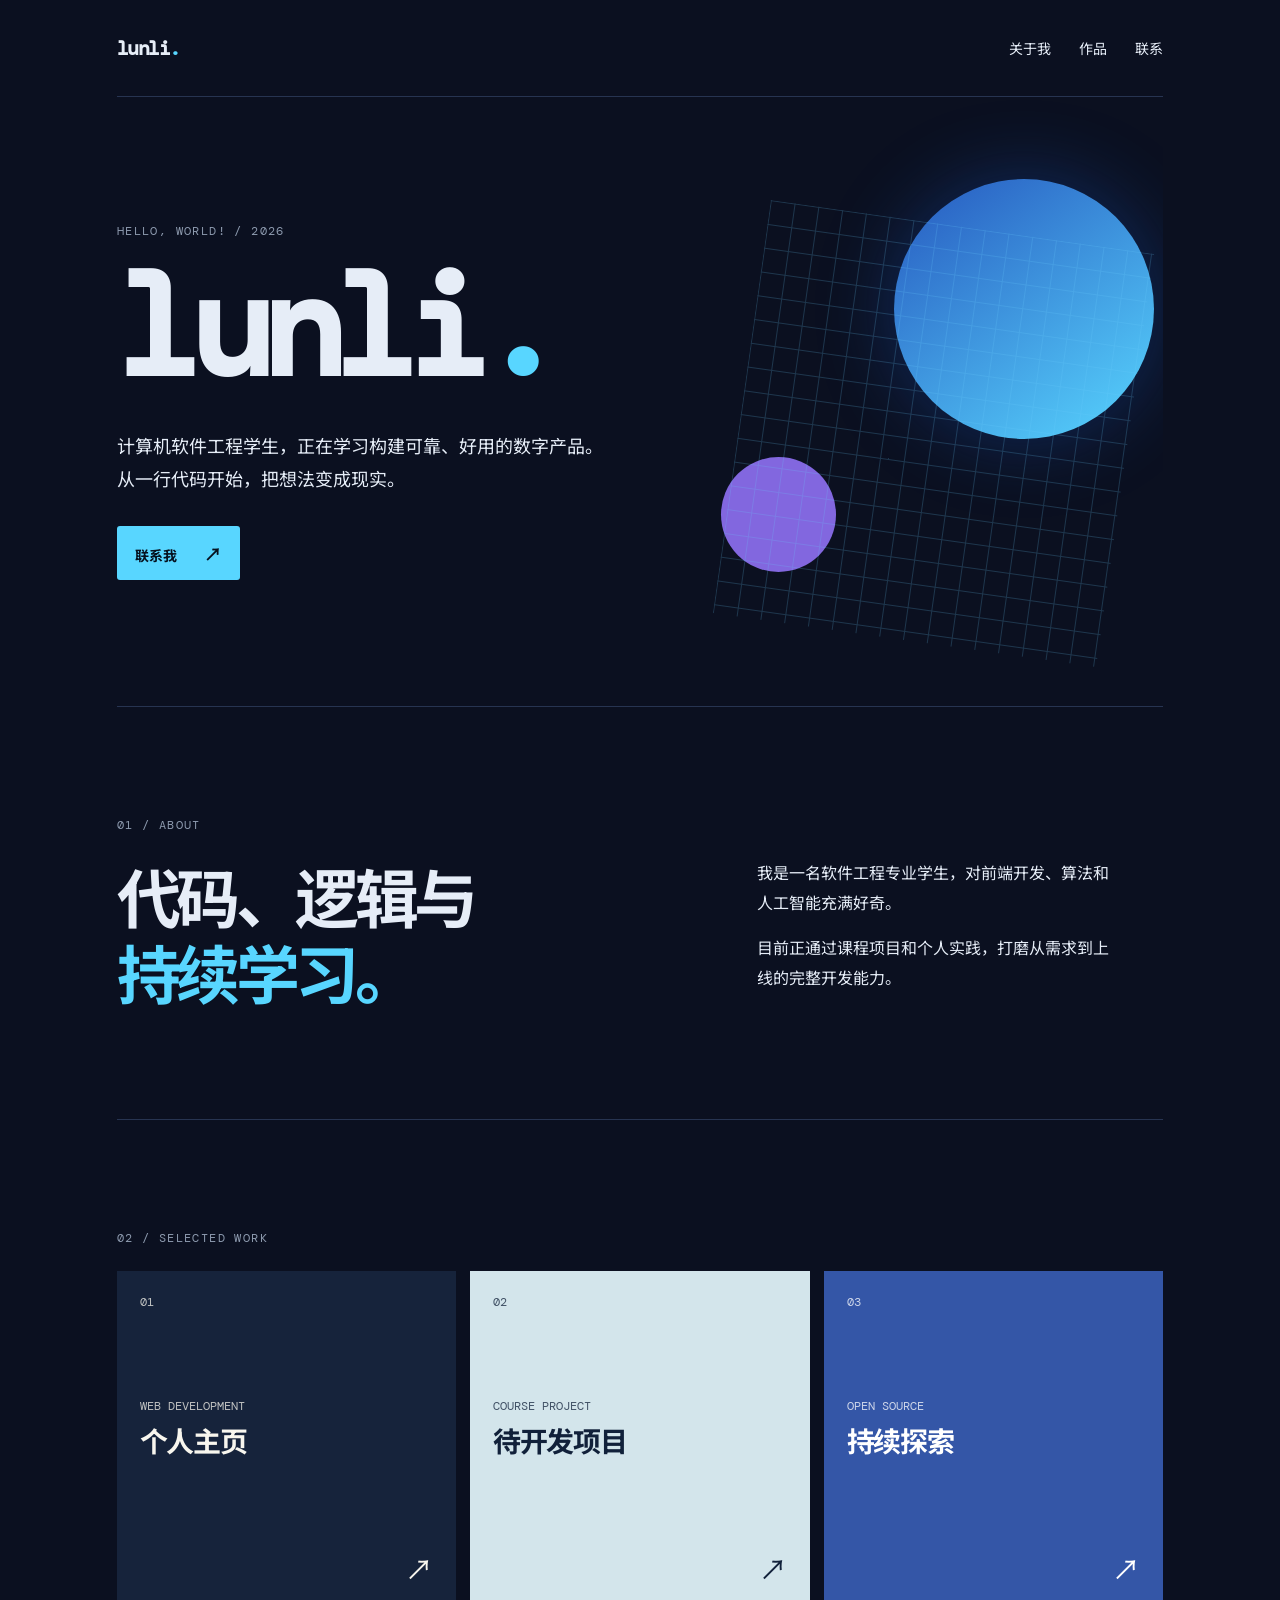
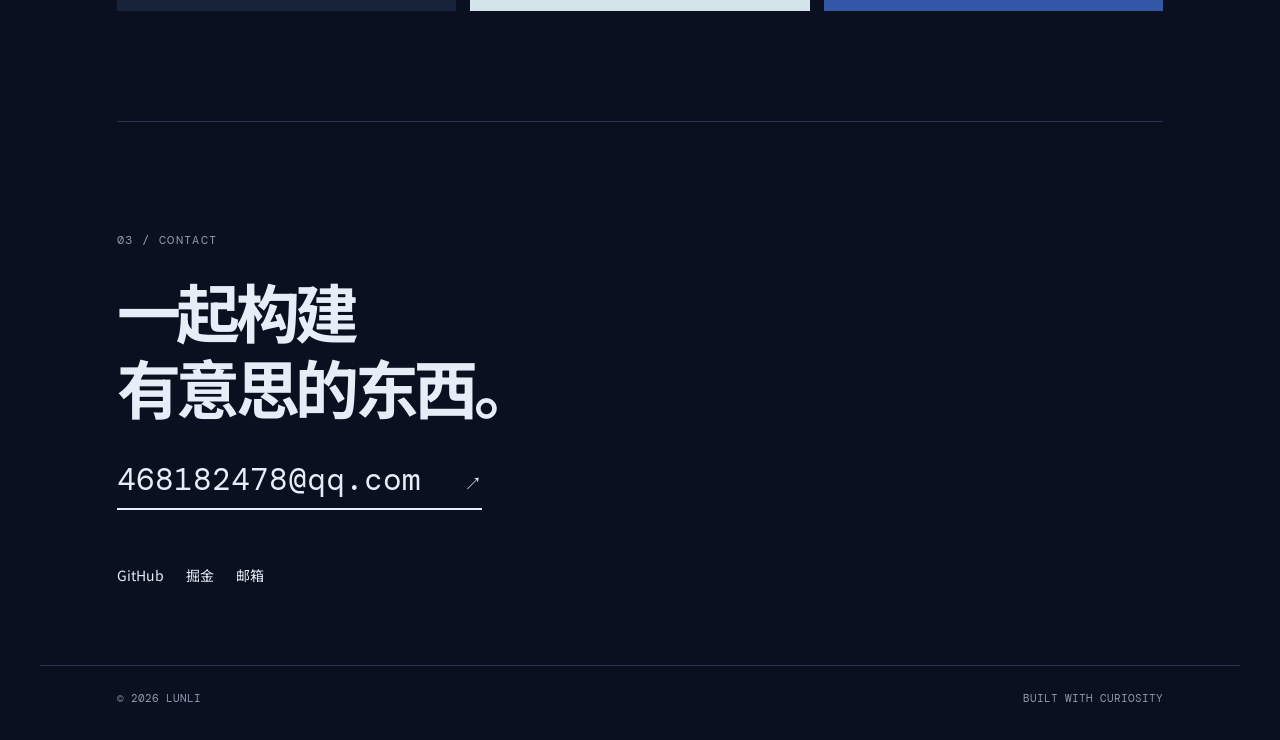
==== index.html @ c14fe7b8 "Publish personal homepage" ====
<!doctype html>
<html lang="zh-CN">
  <head>
    <meta charset="UTF-8" />
    <meta name="viewport" content="width=device-width, initial-scale=1.0" />
    <meta name="description" content="lunli 的个人主页" />
    <title>lunli · Software Engineering Student</title>
    <link rel="preconnect" href="https://fonts.googleapis.com" />
    <link rel="preconnect" href="https://fonts.gstatic.com" crossorigin />
    <link href="https://fonts.googleapis.com/css2?family=DM+Mono&family=Noto+Sans+SC:wght@400;500;600;700&display=swap" rel="stylesheet" />
    <link rel="stylesheet" href="style.css" />
  </head>
  <body>
    <main>
      <nav>
        <a class="brand" href="#top">lunli<span>.</span></a>
        <div class="nav-links">
          <a href="#about">关于我</a>
          <a href="#work">作品</a>
          <a href="#contact">联系</a>
        </div>
      </nav>

      <section class="hero" id="top">
        <p class="eyebrow">HELLO, WORLD! / 2026</p>
        <h1>lunli<span>.</span></h1>
        <p class="intro">计算机软件工程学生，正在学习构建可靠、好用的数字产品。<br />从一行代码开始，把想法变成现实。</p>
        <a class="button" href="#contact">联系我 <span>↗</span></a>
        <div class="hero-art" aria-hidden="true">
          <div class="orb orb-one"></div><div class="orb orb-two"></div><div class="grid"></div>
        </div>
      </section>

      <section class="about" id="about">
        <p class="eyebrow">01 / ABOUT</p>
        <div class="section-content">
          <h2>代码、逻辑与<br /><em>持续学习。</em></h2>
          <div class="copy"><p>我是一名软件工程专业学生，对前端开发、算法和人工智能充满好奇。</p><p>目前正通过课程项目和个人实践，打磨从需求到上线的完整开发能力。</p></div>
        </div>
      </section>

      <section class="work" id="work">
        <p class="eyebrow">02 / SELECTED WORK</p>
        <div class="projects">
          <a class="project project-dark" href="#contact"><span class="number">01</span><div><p>WEB DEVELOPMENT</p><h3>个人主页</h3></div><span class="arrow">↗</span></a>
          <a class="project project-light" href="#contact"><span class="number">02</span><div><p>COURSE PROJECT</p><h3>待开发项目</h3></div><span class="arrow">↗</span></a>
          <a class="project project-accent" href="#contact"><span class="number">03</span><div><p>OPEN SOURCE</p><h3>持续探索</h3></div><span class="arrow">↗</span></a>
        </div>
      </section>

      <section class="contact" id="contact">
        <p class="eyebrow">03 / CONTACT</p>
        <h2>一起构建<br />有意思的东西。</h2>
        <a class="email" href="mailto:468182478@qq.com">468182478@qq.com <span>↗</span></a>
        <div class="social"><a href="#">GitHub</a><a href="#">掘金</a><a href="#">邮箱</a></div>
      </section>
    </main>
    <footer><span>© 2026 LUNLI</span><span>BUILT WITH CURIOSITY</span></footer>
  </body>
</html>
---- style.css ----
:root { --ink:#e6edf7; --paper:#0b1020; --accent:#58d6ff; --muted:#8d9aae; --line:#273451; }
* { box-sizing:border-box; } html { scroll-behavior:smooth; } body { margin:0; color:var(--ink); background:var(--paper); font-family:"Noto Sans SC",sans-serif; } main { max-width:1200px; padding:0 6vw; margin:auto; } nav { height:96px; display:flex; align-items:center; justify-content:space-between; } a { color:inherit; text-decoration:none; } .brand { font-family:"DM Mono",monospace; font-size:20px; font-weight:bold; letter-spacing:-1.5px; } .brand span,h1 span { color:var(--accent); } .nav-links { display:flex; gap:28px; font-size:14px; } .nav-links a:hover,.social a:hover { color:var(--accent); }
.hero { min-height:610px; position:relative; display:flex; flex-direction:column; justify-content:center; overflow:hidden; } .eyebrow { font:12px "DM Mono",monospace; letter-spacing:1.4px; color:var(--muted); margin:0 0 25px; } h1 { font-family:"DM Mono",monospace; font-size:clamp(63px,11vw,142px); line-height:.92; letter-spacing:-.09em; margin:0; position:relative; z-index:1; } .intro { font-size:18px; line-height:1.85; margin:35px 0 30px; position:relative; z-index:1; } .button { z-index:1; background:var(--accent); color:#06111f; width:max-content; padding:14px 18px; border-radius:3px; font-size:14px; font-weight:700; transition:.2s; }.button:hover { background:#b2ecff; transform:translateY(-2px); }.button span,.email span { margin-left:24px; font-size:18px; }.hero-art { position:absolute; right:0; width:44%; height:95%; top:2%; }.orb { position:absolute; border-radius:50%; }.orb-one { width:260px;height:260px;background:linear-gradient(145deg,#2658bf,#58d6ff);right:2%;top:12%;box-shadow:0 0 80px #1b5fd755; }.orb-two { width:115px;height:115px;background:#8267df;left:4%;bottom:20%; }.grid { position:absolute; inset:20% 8% 8% 8%; opacity:.2; background-image:linear-gradient(#6bcfff 1px,transparent 1px),linear-gradient(90deg,#6bcfff 1px,transparent 1px); background-size:24px 24px; transform:rotate(8deg); }
section { padding:110px 0; border-top:1px solid var(--line); }.section-content { display:grid; grid-template-columns:1.2fr .8fr; gap:30px; } h2 { font-size:clamp(38px,5vw,67px); line-height:1.18; letter-spacing:-.07em; margin:0; } h2 em { font-style:normal; color:var(--accent); }.copy { font-size:16px; line-height:1.85; max-width:365px; }.copy p:first-child { margin-top:0; }
.projects { display:grid; grid-template-columns:repeat(3,1fr); gap:14px; }.project { height:340px; padding:22px; display:flex; flex-direction:column; justify-content:space-between; transition:transform .25s; border:1px solid transparent; }.project:hover { transform:translateY(-7px); border-color:var(--accent); }.project-dark { background:#16233b; color:#f8f6ee; }.project-light { background:#d3e5eb; color:#11213a; }.project-accent { background:#3456a7; color:white; }.number { font:12px "DM Mono",monospace; opacity:.75; }.project p { font:12px "DM Mono",monospace; margin:0 0 6px; opacity:.75; }.project h3 { font-size:28px; letter-spacing:-.05em; margin:0; }.arrow { align-self:flex-end; font-size:28px; }
.contact { padding-bottom:80px; }.contact h2 { margin-bottom:35px; }.email { font-family:"DM Mono",monospace; font-size:clamp(19px,3vw,31px); border-bottom:2px solid var(--ink); display:inline-block; padding-bottom:8px; }.email:hover { color:var(--accent); border-color:var(--accent); }.social { display:flex; gap:22px; margin-top:55px; font-size:14px; } footer { max-width:1200px; margin:auto; border-top:1px solid var(--line); padding:25px 6vw 35px; font:11px "DM Mono",monospace; color:var(--muted); display:flex; justify-content:space-between; }
@media (max-width:650px) { main { padding:0 24px; } nav { height:76px; }.nav-links { gap:14px; font-size:12px; }.hero { min-height:560px; }.hero-art { width:65%; opacity:.75; right:-14%; }.intro { font-size:15px; }.section-content,.projects { grid-template-columns:1fr; }.project { height:210px; } section { padding:75px 0; } footer { padding:22px 24px 28px; } }
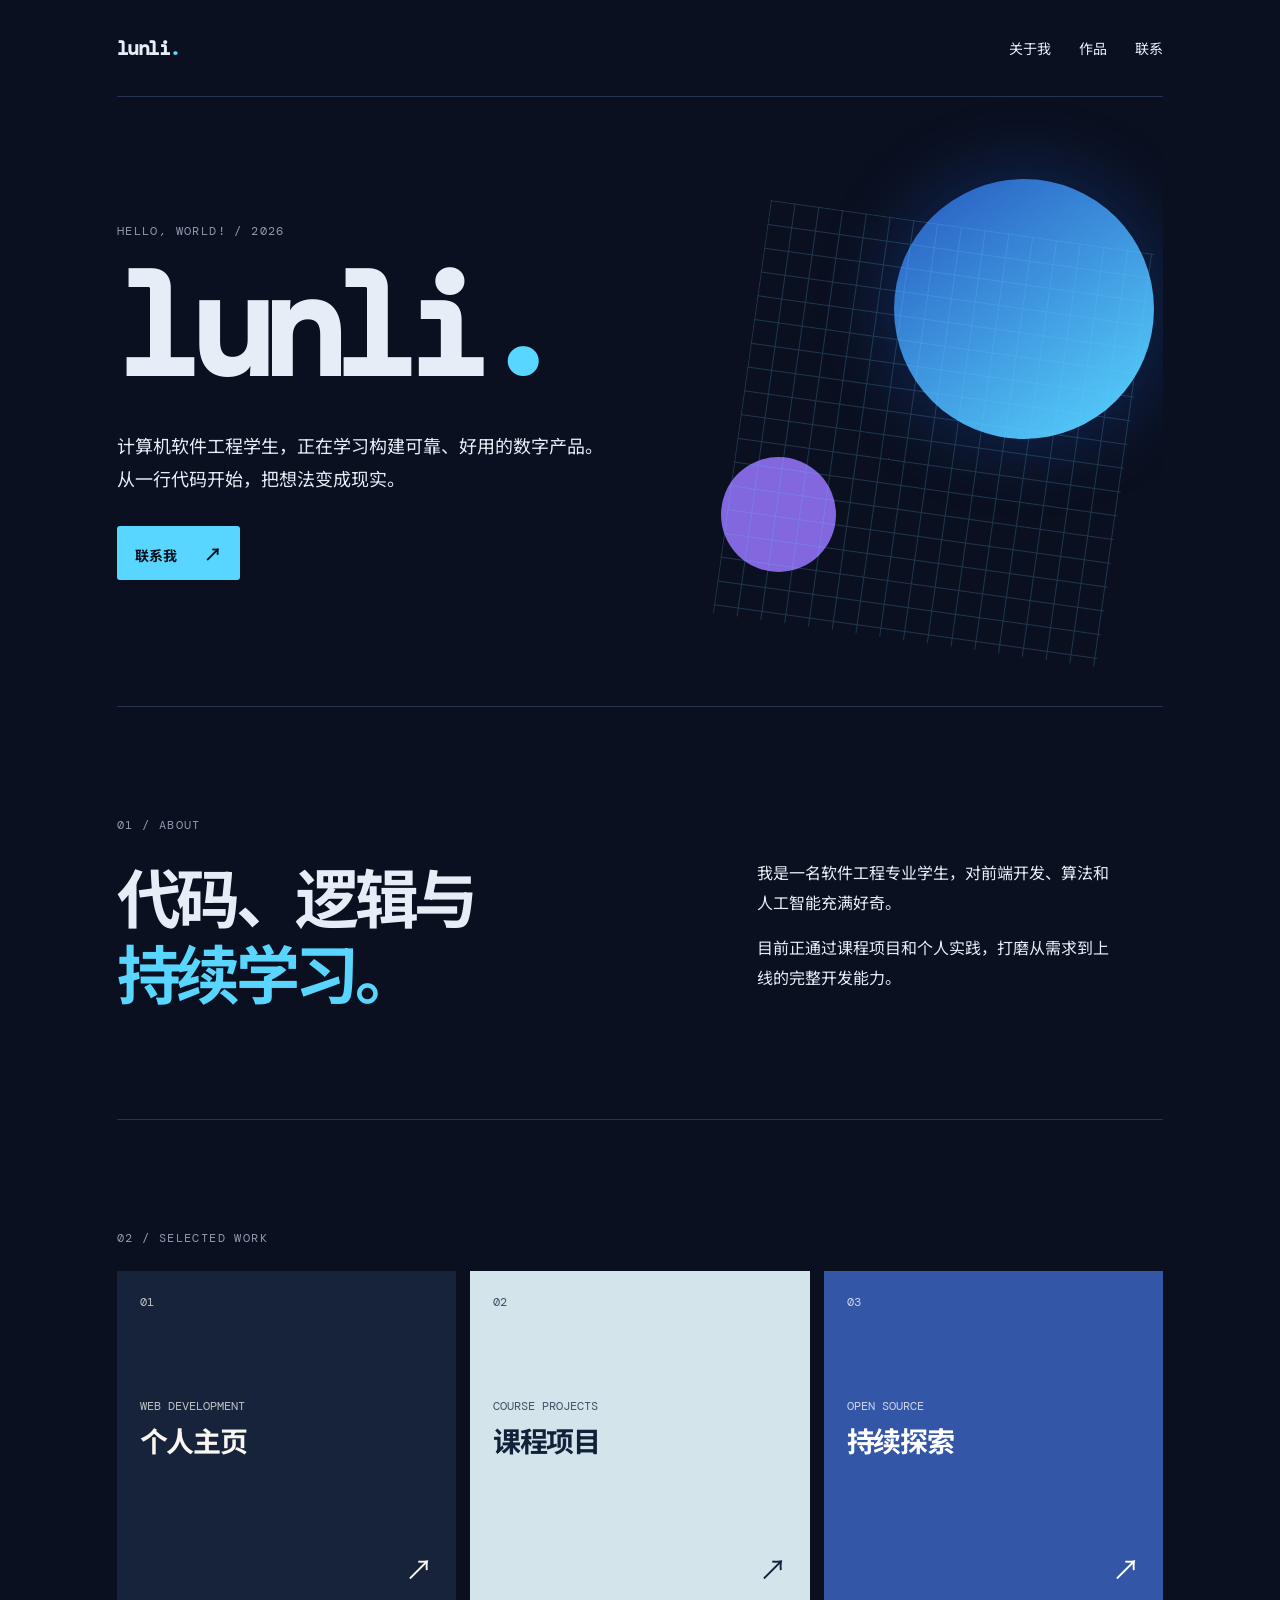
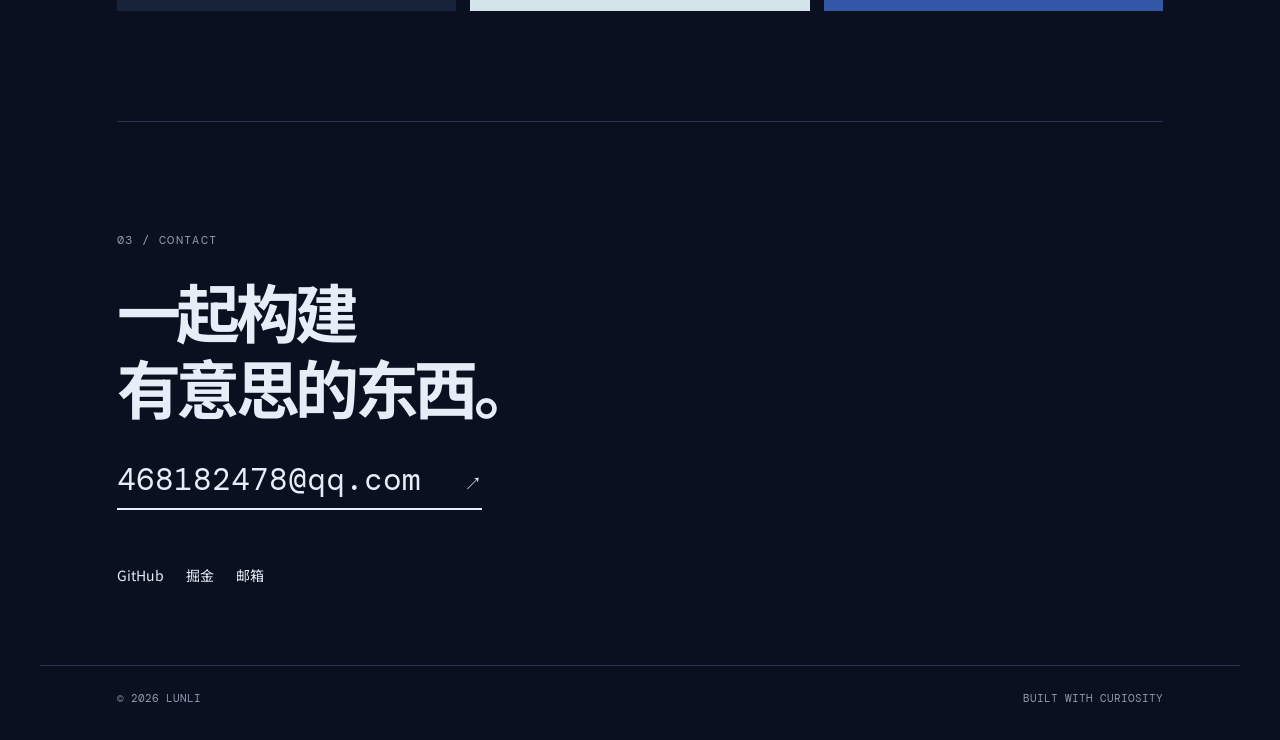
==== commit 54c30401: "Add linked project detail pages" ====
--- a/index.html
+++ b/index.html
@@ -42,9 +42,9 @@
       <section class="work" id="work">
         <p class="eyebrow">02 / SELECTED WORK</p>
         <div class="projects">
-          <a class="project project-dark" href="#contact"><span class="number">01</span><div><p>WEB DEVELOPMENT</p><h3>个人主页</h3></div><span class="arrow">↗</span></a>
-          <a class="project project-light" href="#contact"><span class="number">02</span><div><p>COURSE PROJECT</p><h3>待开发项目</h3></div><span class="arrow">↗</span></a>
-          <a class="project project-accent" href="#contact"><span class="number">03</span><div><p>OPEN SOURCE</p><h3>持续探索</h3></div><span class="arrow">↗</span></a>
+          <a class="project project-dark" href="personal-site.html"><span class="number">01</span><div><p>WEB DEVELOPMENT</p><h3>个人主页</h3></div><span class="arrow">↗</span></a>
+          <a class="project project-light" href="course-projects.html"><span class="number">02</span><div><p>COURSE PROJECTS</p><h3>课程项目</h3></div><span class="arrow">↗</span></a>
+          <a class="project project-accent" href="open-source.html"><span class="number">03</span><div><p>OPEN SOURCE</p><h3>持续探索</h3></div><span class="arrow">↗</span></a>
         </div>
       </section>
 
@@ -52,7 +52,7 @@
         <p class="eyebrow">03 / CONTACT</p>
         <h2>一起构建<br />有意思的东西。</h2>
         <a class="email" href="mailto:468182478@qq.com">468182478@qq.com <span>↗</span></a>
-        <div class="social"><a href="#">GitHub</a><a href="#">掘金</a><a href="#">邮箱</a></div>
+        <div class="social"><a href="https://github.com/huahai29">GitHub</a><a href="#">掘金</a><a href="mailto:468182478@qq.com">邮箱</a></div>
       </section>
     </main>
     <footer><span>© 2026 LUNLI</span><span>BUILT WITH CURIOSITY</span></footer>
--- a/style.css
+++ b/style.css
@@ -5,3 +5,4 @@
 .projects { display:grid; grid-template-columns:repeat(3,1fr); gap:14px; }.project { height:340px; padding:22px; display:flex; flex-direction:column; justify-content:space-between; transition:transform .25s; border:1px solid transparent; }.project:hover { transform:translateY(-7px); border-color:var(--accent); }.project-dark { background:#16233b; color:#f8f6ee; }.project-light { background:#d3e5eb; color:#11213a; }.project-accent { background:#3456a7; color:white; }.number { font:12px "DM Mono",monospace; opacity:.75; }.project p { font:12px "DM Mono",monospace; margin:0 0 6px; opacity:.75; }.project h3 { font-size:28px; letter-spacing:-.05em; margin:0; }.arrow { align-self:flex-end; font-size:28px; }
 .contact { padding-bottom:80px; }.contact h2 { margin-bottom:35px; }.email { font-family:"DM Mono",monospace; font-size:clamp(19px,3vw,31px); border-bottom:2px solid var(--ink); display:inline-block; padding-bottom:8px; }.email:hover { color:var(--accent); border-color:var(--accent); }.social { display:flex; gap:22px; margin-top:55px; font-size:14px; } footer { max-width:1200px; margin:auto; border-top:1px solid var(--line); padding:25px 6vw 35px; font:11px "DM Mono",monospace; color:var(--muted); display:flex; justify-content:space-between; }
 @media (max-width:650px) { main { padding:0 24px; } nav { height:76px; }.nav-links { gap:14px; font-size:12px; }.hero { min-height:560px; }.hero-art { width:65%; opacity:.75; right:-14%; }.intro { font-size:15px; }.section-content,.projects { grid-template-columns:1fr; }.project { height:210px; } section { padding:75px 0; } footer { padding:22px 24px 28px; } }
+.detail { max-width:850px; min-height:100vh; padding-bottom:120px; }.back { display:inline-block; margin:60px 0; font:13px "DM Mono",monospace; color:var(--accent); }.detail h1 { font-family:"DM Mono",monospace; font-size:clamp(48px,8vw,94px); }.lead { font-size:20px; line-height:1.8; max-width:650px; margin:35px 0 60px; }.detail-grid { display:grid; grid-template-columns:repeat(2,1fr); gap:14px; }.info { background:#16233b; padding:28px; min-height:180px; }.info p { color:var(--muted); font:12px "DM Mono",monospace; }.info h3 { margin:12px 0; font-size:24px; } @media (max-width:650px) { .detail-grid { grid-template-columns:1fr; } }
